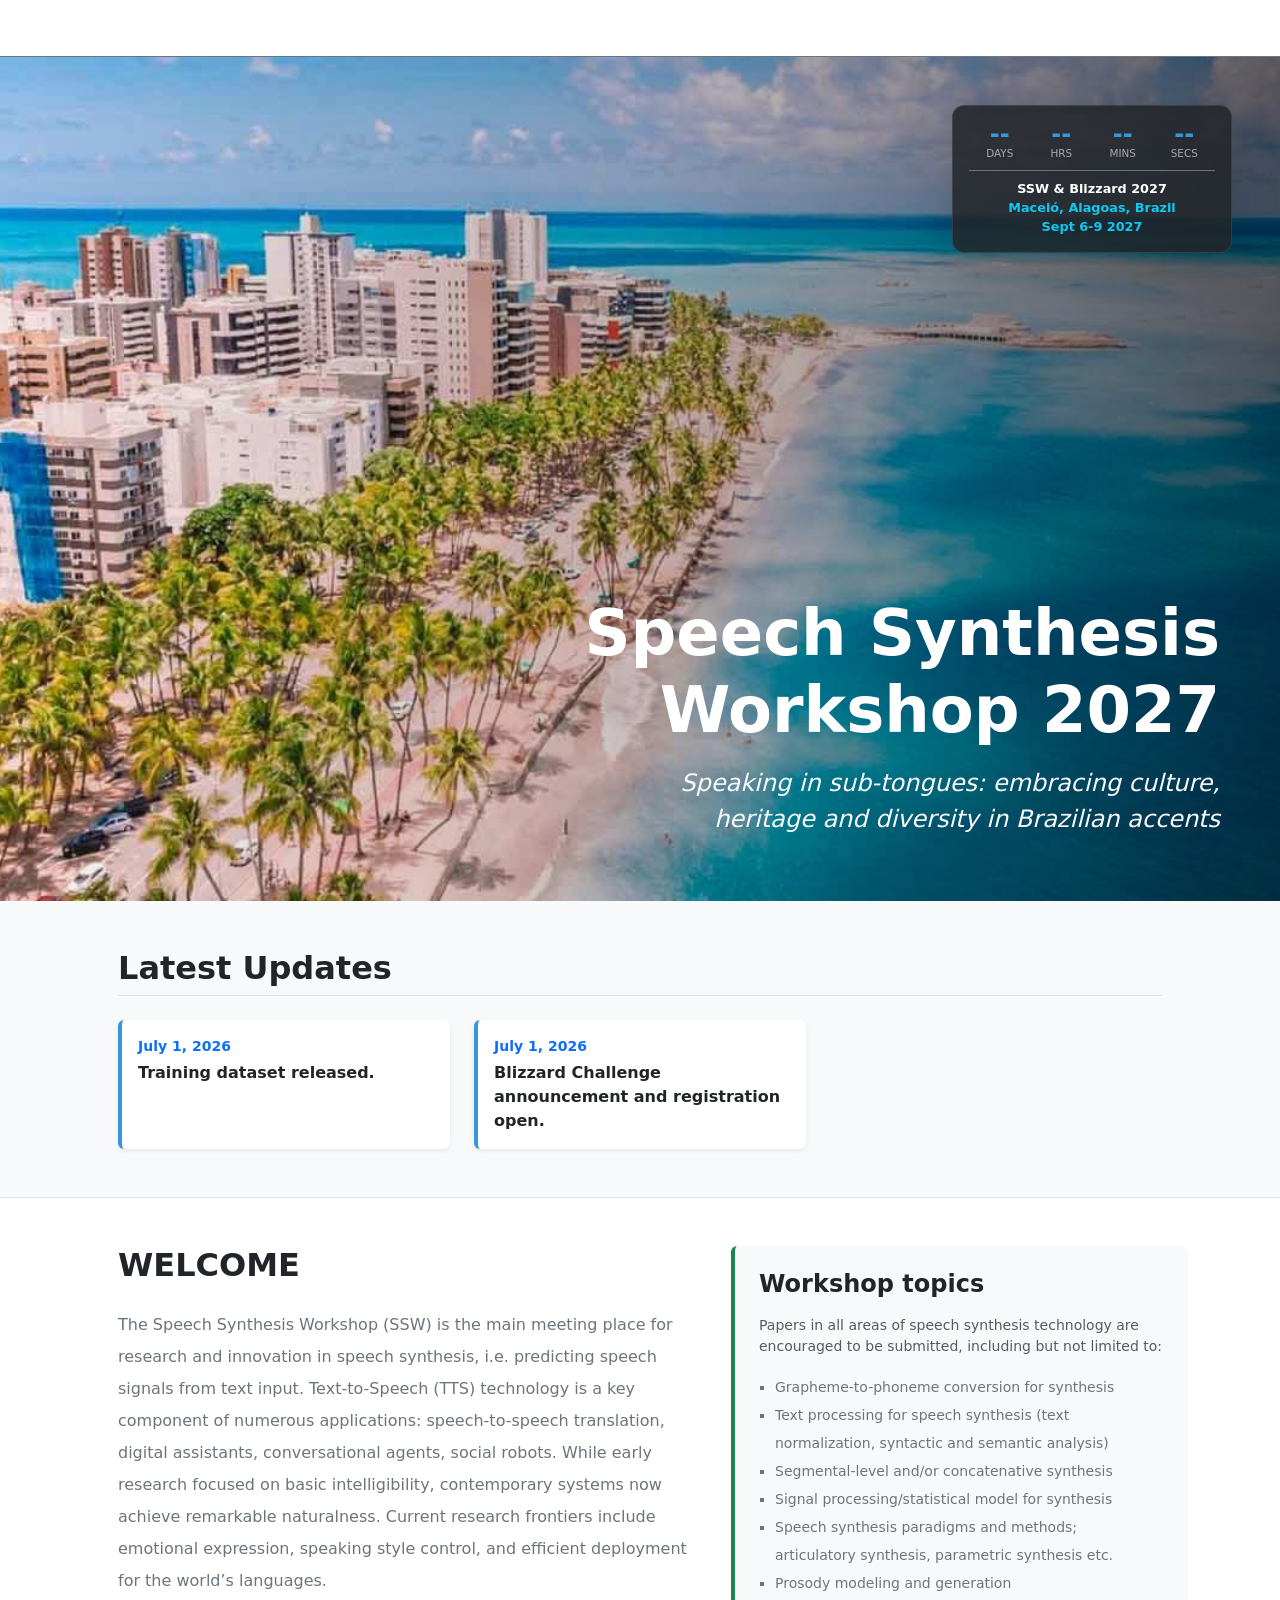
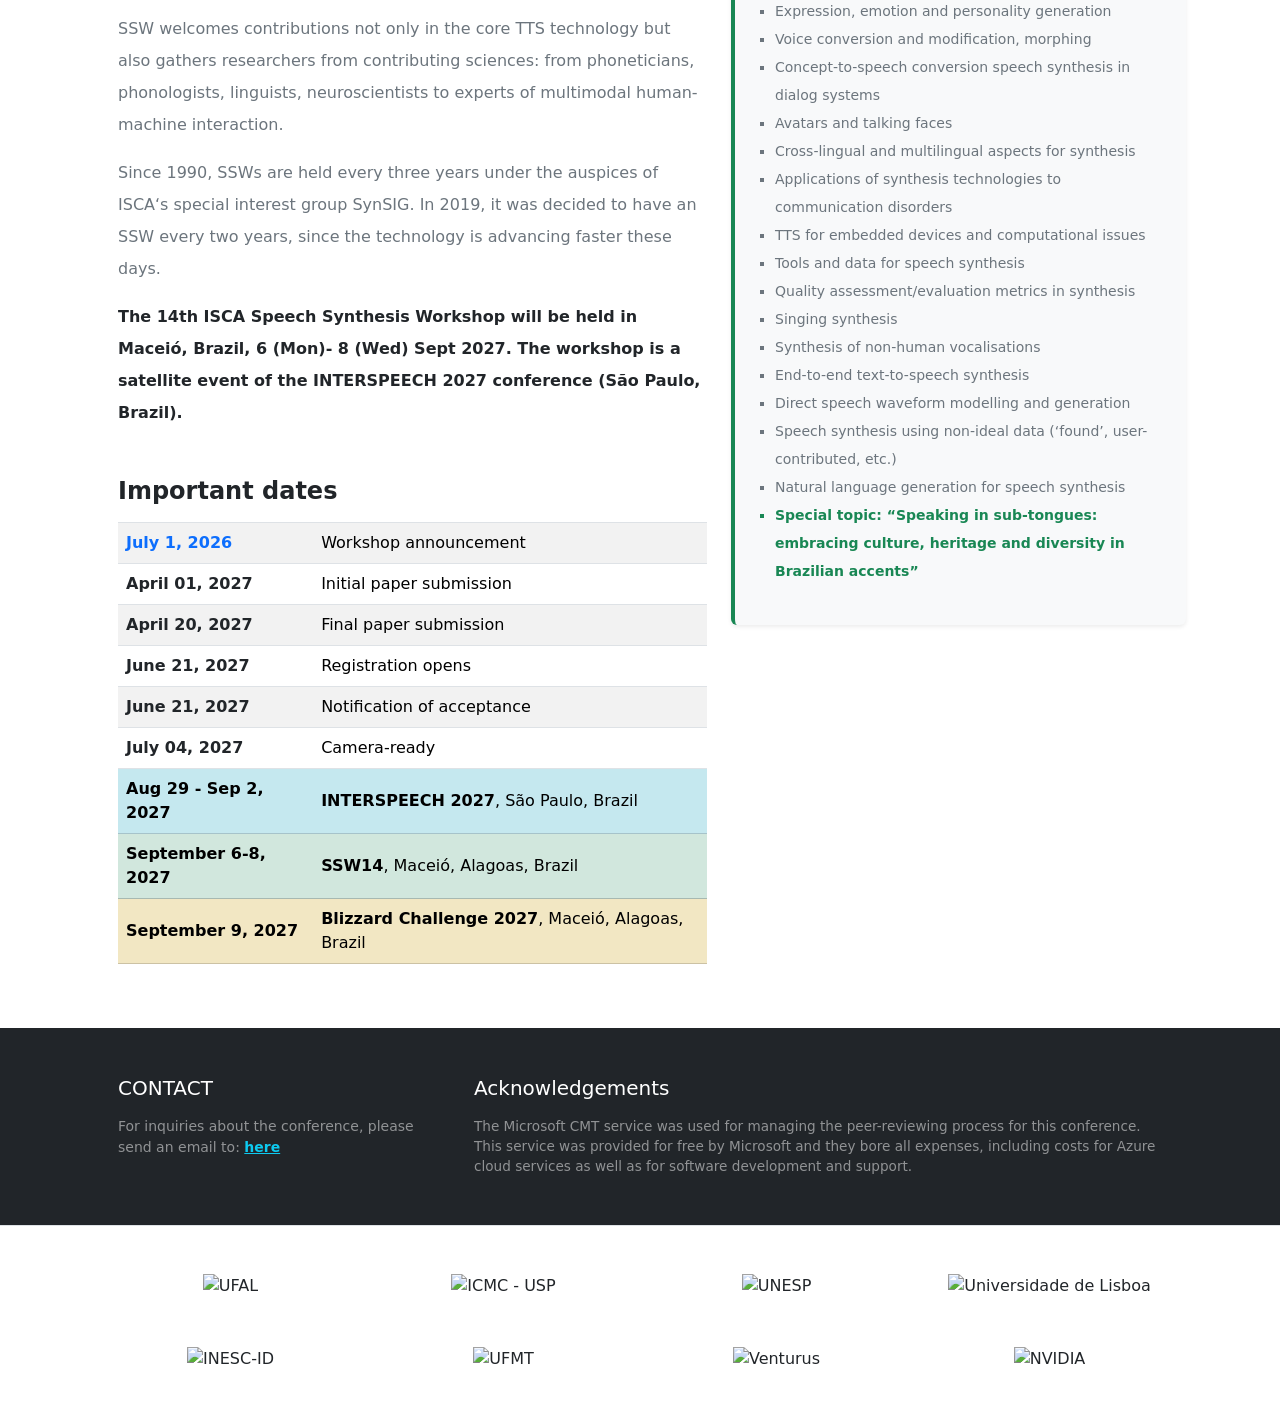
==== index.html @ 9a063bbd "Update website pages" ====
<!DOCTYPE html>
<html lang="pt-BR">
<head>
    <meta charset="UTF-8">
    <meta name="viewport" content="width=device-width, initial-scale=1.0">
    <title>Speech Synthesis Workshop 2027</title>
    <link href="https://cdn.jsdelivr.net/npm/bootstrap@5.3.2/dist/css/bootstrap.min.css" rel="stylesheet">
    
    <link rel="stylesheet" href="css/theme.css">
    <link rel="stylesheet" href="css/components.css">
</head>
<body>

    <!-- Navigation Menu -->
    <nav class="navbar navbar-expand-xl navbar-dark bg-dark-blue border-bottom border-secondary">
        <div class="container-fluid px-4 px-md-5">
            <a class="navbar-brand d-xl-none text-white small" href="index.html">SSW 2027</a>
            <button class="navbar-toggler" type="button" data-bs-toggle="collapse" data-bs-target="#navbarNav">
                <span class="navbar-toggler-icon"></span>
            </button>
            <div class="collapse navbar-collapse justify-content-center" id="navbarNav">
                <ul class="navbar-nav text-uppercase gap-2 text-center">
                    <li class="nav-item"><a class="nav-link  active" href="index.html">Welcome</a></li>
                    <li class="nav-item"><a class="nav-link" href="registration.html">Registration</a></li>
                    <li class="nav-item"><a class="nav-link" href="venue.html">Venue</a></li>
                    <li class="nav-item"><a class="nav-link" href="program.html">Program</a></li>
                    <li class="nav-item"><a class="nav-link" href="authors.html">Authors</a></li>
                    <li class="nav-item"><a class="nav-link" href="sponsors.html">Sponsors</a></li>
                    <li class="nav-item"><a class="nav-link" href="committees.html">Committees</a></li>
                    
                    <!-- Blizzard Item Dropdown -->
                    <li class="nav-item dropdown">
                        <a class="nav-link dropdown-toggle" href="#" id="blizzardDropdown" role="button" data-bs-toggle="dropdown" aria-expanded="false">
                            The Blizzard Challenge 2027
                        </a>
                        <ul class="dropdown-menu dropdown-menu-dark bg-dark-blue" aria-labelledby="blizzardDropdown">
                            <li><a class="dropdown-item active" href="blizzard-challenge.html">About the Challenge</a></li>
                            <li><a class="dropdown-item" href="blizzard-challenge-program.html">Program</a></li>
                            <li><a class="dropdown-item" href="blizzard-challenge-dates.html">Important Dates</a></li>
                            <li><a class="dropdown-item" href="blizzard-challenge-rules.html">The Rules</a></li>
                            <li><a class="dropdown-item" href="blizzard-challenge-committee.html">Organizing Committee</a></li>
                        </ul>
                    </li>
                </ul>
            </div>
        </div>
    </nav>

    <div class="container-fluid g-0 hero-workshop d-flex flex-column justify-content-between p-4 p-md-5">
        <div class="d-flex justify-content-end w-100 mb-5">
            <div class="countdown-box p-3 text-center text-white shadow-lg">
                <div class="row g-0 mb-2">
                    <div class="col-3">
                        <div class="countdown-number" id="days">--</div>
                        <div class="countdown-label">DAYS</div>
                    </div>
                    <div class="col-3">
                        <div class="countdown-number" id="hours">--</div>
                        <div class="countdown-label">HRS</div>
                    </div>
                    <div class="col-3">
                        <div class="countdown-number" id="minutes">--</div>
                        <div class="countdown-label">MINS</div>
                    </div>
                    <div class="col-3">
                        <div class="countdown-number" id="seconds">--</div>
                        <div class="countdown-label">SECS</div>
                    </div>
                </div>
                <div class="small pt-2 border-top border-secondary" style="font-size: 0.8rem;">
                    <p class="mb-0 fw-bold">SSW & Blizzard 2027</p>
                    <p class="mb-0 text-info fw-semibold">Maceió, Alagoas, Brazil</p>
                    <p class="mb-0 text-info fw-semibold">Sept 6-9 2027</p>
                </div>
            </div>
        </div>

        <div class="row justify-content-end w-100 m-0">
            <div class="col-md-8 col-lg-7 text-end text-white text-shadow-strong">
                <h1 class="display-3 fw-bold mb-3">Speech Synthesis<br>Workshop 2027</h1>
                <p class="fs-4 fst-italic fw-light text-light opacity-90">
                    Speaking in sub-tongues: embracing culture,<br>
                    heritage and diversity in Brazilian accents
                </p>
            </div>
        </div>
    </div>

    <div class="bg-light py-5 border-bottom">
        <div class="container px-4 px-md-5">
            <h2 class="fw-bold text-dark-blue mb-4 border-bottom pb-2">Latest Updates</h2>
            <div class="row row-cols-1 row-cols-md-2 row-cols-lg-3 g-4">
                <div class="col">
                    <div class="card h-100 shadow-sm border-0 update-card p-3">
                        <span class="text-primary fw-bold small mb-1">July 1, 2026</span>
                        <p class="mb-0 fw-semibold text-dark">Training dataset released.</p>
                    </div>
                </div>
                <div class="col">
                    <div class="card h-100 shadow-sm border-0 update-card p-3">
                        <span class="text-primary fw-bold small mb-1">July 1, 2026</span>
                        <p class="mb-0 fw-semibold text-dark">Blizzard Challenge announcement and registration open.</p>
                    </div>
                </div>
            </div>
        </div>
    </div>

    <div class="container px-4 px-md-5 py-5">
        <div class="row g-5">
            <div class="col-lg-7">
                <h2 class="fw-bold text-dark-blue mb-4 text-uppercase">Welcome</h2>
                <div class="text-secondary lh-lg mb-5">
                    <p>The Speech Synthesis Workshop (SSW) is the main meeting place for research and innovation in speech synthesis, i.e. predicting speech signals from text input. Text-to-Speech (TTS) technology is a key component of numerous applications: speech-to-speech translation, digital assistants, conversational agents, social robots. While early research focused on basic intelligibility, contemporary systems now achieve remarkable naturalness. Current research frontiers include emotional expression, speaking style control, and efficient deployment for the world’s languages.</p>
                    <p>SSW welcomes contributions not only in the core TTS technology but also gathers researchers from contributing sciences: from phoneticians, phonologists, linguists, neuroscientists to experts of multimodal human-machine interaction.</p>
                    <p>Since 1990, SSWs are held every three years under the auspices of ISCA‘s special interest group SynSIG. In 2019, it was decided to have an SSW every two years, since the technology is advancing faster these days.</p>
                    <p class="fw-bold text-dark">The 14th ISCA Speech Synthesis Workshop will be held in Maceió, Brazil, 6 (Mon)- 8 (Wed) Sept 2027. The workshop is a satellite event of the INTERSPEECH 2027 conference (São Paulo, Brazil).</p>
                </div>

                <h3 class="fw-bold text-dark-blue mb-3 fs-4">Important dates</h3>
                <div class="table-responsive">
                    <table class="table table-striped table-hover align-middle border-top">
                        <tbody>
                            <tr><td class="fw-bold text-primary">July 1, 2026</td><td>Workshop announcement</td></tr>
                            <tr><td class="fw-bold text-dark">April 01, 2027</td><td>Initial paper submission</td></tr>
                            <tr><td class="fw-bold text-dark">April 20, 2027</td><td>Final paper submission</td></tr>
                            <tr><td class="fw-bold text-dark">June 21, 2027</td><td>Registration opens</td></tr>
                            <tr><td class="fw-bold text-dark">June 21, 2027</td><td>Notification of acceptance</td></tr>
                            <tr><td class="fw-bold text-dark">July 04, 2027</td><td>Camera-ready</td></tr>
                            <tr class="table-info"><td class="fw-bold">Aug 29 - Sep 2, 2027</td><td><strong>INTERSPEECH 2027</strong>, São Paulo, Brazil</td></tr>
                            <tr class="table-success"><td class="fw-bold">September 6-8, 2027</td><td><strong>SSW14</strong>, Maceió, Alagoas, Brazil</td></tr>
                            <tr class="table-warning"><td class="fw-bold">September 9, 2027</td><td><strong>Blizzard Challenge 2027</strong>, Maceió, Alagoas, Brazil</td></tr>
                        </tbody>
                    </table>
                </div>
            </div>

            <div class="col-lg-5 bg-light p-4 rounded shadow-sm border-start border-4 border-success h-100">
                <h3 class="fw-bold text-dark-blue mb-3 fs-4">Workshop topics</h3>
                <p class="small text-muted mb-3">Papers in all areas of speech synthesis technology are encouraged to be submitted, including but not limited to:</p>
                <ul class="small text-secondary ps-3 lh-lg" style="list-style-type: square;">
                    <li>Grapheme-to-phoneme conversion for synthesis</li>
                    <li>Text processing for speech synthesis (text normalization, syntactic and semantic analysis)</li>
                    <li>Segmental-level and/or concatenative synthesis</li>
                    <li>Signal processing/statistical model for synthesis</li>
                    <li>Speech synthesis paradigms and methods; articulatory synthesis, parametric synthesis etc.</li>
                    <li>Prosody modeling and generation</li>
                    <li>Expression, emotion and personality generation</li>
                    <li>Voice conversion and modification, morphing</li>
                    <li>Concept-to-speech conversion speech synthesis in dialog systems</li>
                    <li>Avatars and talking faces</li>
                    <li>Cross-lingual and multilingual aspects for synthesis</li>
                    <li>Applications of synthesis technologies to communication disorders</li>
                    <li>TTS for embedded devices and computational issues</li>
                    <li>Tools and data for speech synthesis</li>
                    <li>Quality assessment/evaluation metrics in synthesis</li>
                    <li>Singing synthesis</li>
                    <li>Synthesis of non-human vocalisations</li>
                    <li>End-to-end text-to-speech synthesis</li>
                    <li>Direct speech waveform modelling and generation</li>
                    <li>Speech synthesis using non-ideal data (‘found’, user-contributed, etc.)</li>
                    <li>Natural language generation for speech synthesis</li>
                    <li class="text-success fw-bold">Special topic: “Speaking in sub-tongues: embracing culture, heritage and diversity in Brazilian accents”</li>
                </ul>
            </div>
        </div>
    </div>

    <div class="bg-dark text-white-50 py-5">
        <div class="container px-4 px-md-5">
            <div class="row g-4">
                <div class="col-md-4">
                    <h4 class="text-white mb-3 fs-5">CONTACT</h4>
                    <p class="small mb-0">For inquiries about the conference, please send an email to: <a href="mailto:seu-email@aqui.com" class="text-info fw-bold">here</a></p>
                </div>
                <div class="col-md-8">
                    <h4 class="text-white mb-3 fs-5">Acknowledgements</h4>
                    <p class="small mb-0" style="font-size: 0.85rem;">The Microsoft CMT service was used for managing the peer-reviewing process for this conference. This service was provided for free by Microsoft and they bore all expenses, including costs for Azure cloud services as well as for software development and support.</p>
                </div>
            </div>
        </div>
    </div>

    <footer class="bg-white py-5 border-top">
        <div class="container px-4 px-md-5">
            <div class="row g-4 g-md-5 justify-content-center align-items-center text-center logo-container">
                <div class="col-6 col-md-3"><img src="images/ufal.png" alt="UFAL" title="Universidade Federal de Alagoas"></div>
                <div class="col-6 col-md-3"><img src="images/icmc.png" alt="ICMC - USP" title="Instituto de Ciências Matemáticas e de Computação - USP"></div>
                <div class="col-6 col-md-3"><img src="images/unesp.png" alt="UNESP" title="Universidade Estadual Paulista"></div>
                <div class="col-6 col-md-3"><img src="images/universidade_Lisboa.jpg" alt="Universidade de Lisboa" title="Universidade de Lisboa"></div>
                <div class="col-6 col-md-3"><img src="images/inescid.png" alt="INESC-ID" title="INESC-ID Lisboa"></div>
                <div class="col-6 col-md-3"><img src="images/ufmt.png" alt="UFMT" title="Universidade Federal de Mato Grosso"></div>
                <div class="col-6 col-md-3"><img src="images/venturus.png" alt="Venturus" title="Venturus"></div>
                <div class="col-6 col-md-3"><img src="images/nvidia.png" alt="NVIDIA" title="NVIDIA"></div>
            </div>
        </div>
    </footer>

    <script src="https://cdn.jsdelivr.net/npm/bootstrap@5.3.2/dist/js/bootstrap.bundle.min.js"></script>

    <script src="js/main.js"></script>
</body>
</html>
---- css/components.css ----
/* Faixa com a imagem de Maceió para as páginas secundárias */
.page-header-hero {
    background-image: linear-gradient(to left, rgba(0, 0, 0, 0.7) 0%, rgba(0, 0, 0, 0.3) 60%, rgba(0, 0, 0, 0.1) 100%), 
                      url('../images/maceio2.jpeg');
    background-size: cover;
    background-repeat: no-repeat;
    
    /* Trava tudo no topo: resolve o bug do computador e o do celular de uma vez só */
    background-position: center top; 
    
    padding: 3rem 0; 
    border-bottom: 4px solid #3498db; 
}

/* Faixa compacta para o topo das páginas secundárias */
.page-header {
    background-color: #1a365d; 
    border-bottom: 4px solid #3498db; 
    padding: 3rem 0;
}

/* Imagem Hero Maceió */
.hero-workshop {
    background-image: linear-gradient(to left, rgba(0, 0, 0, 0.6) 0%, rgba(0, 0, 0, 0.2) 50%, rgba(0, 0, 0, 0) 100%), 
                      url('../images/maceio.jpeg'); /* '../' serve para sair da pasta css e achar a pasta images */
    background-size: cover;
    background-position: center;
    min-height: calc(100vh - 56px); 
    position: relative;
}

/* Cronômetro (Countdown) */
.countdown-box {
    background-color: rgba(33, 37, 41, 0.85);
    border-radius: 12px;
    max-width: 280px;
    width: 100%;
    border: 1px solid rgba(255, 255, 255, 0.1);
}

.countdown-number {
    font-size: 1.5rem;
    font-weight: 700;
    color: #3498db;
    line-height: 1;
}

.countdown-label {
    font-size: 0.65rem;
    text-transform: uppercase;
    color: #aaa;
}

/* Estilo customizado para os Cards de Atualizações */
.update-card {
    border-left: 4px solid #3498db !important;
    transition: transform 0.2s;
}

.update-card:hover {
    transform: translateY(-3px);
}

/* Grid de Logos na base */
.logo-container img {
    max-height: 90px;
    width: auto;
    max-width: 100%;
    object-fit: contain;
}

/* Detalhes visuais exclusivos para as páginas do Blizzard */
.blizzard-text-accent {
    color: #00d2c4 !important; /* Um ciano vibrante que combina com o mar e destaca no azul escuro */
}

.blizzard-card-active {
    border-left: 4px solid #00d2c4 !important;
}
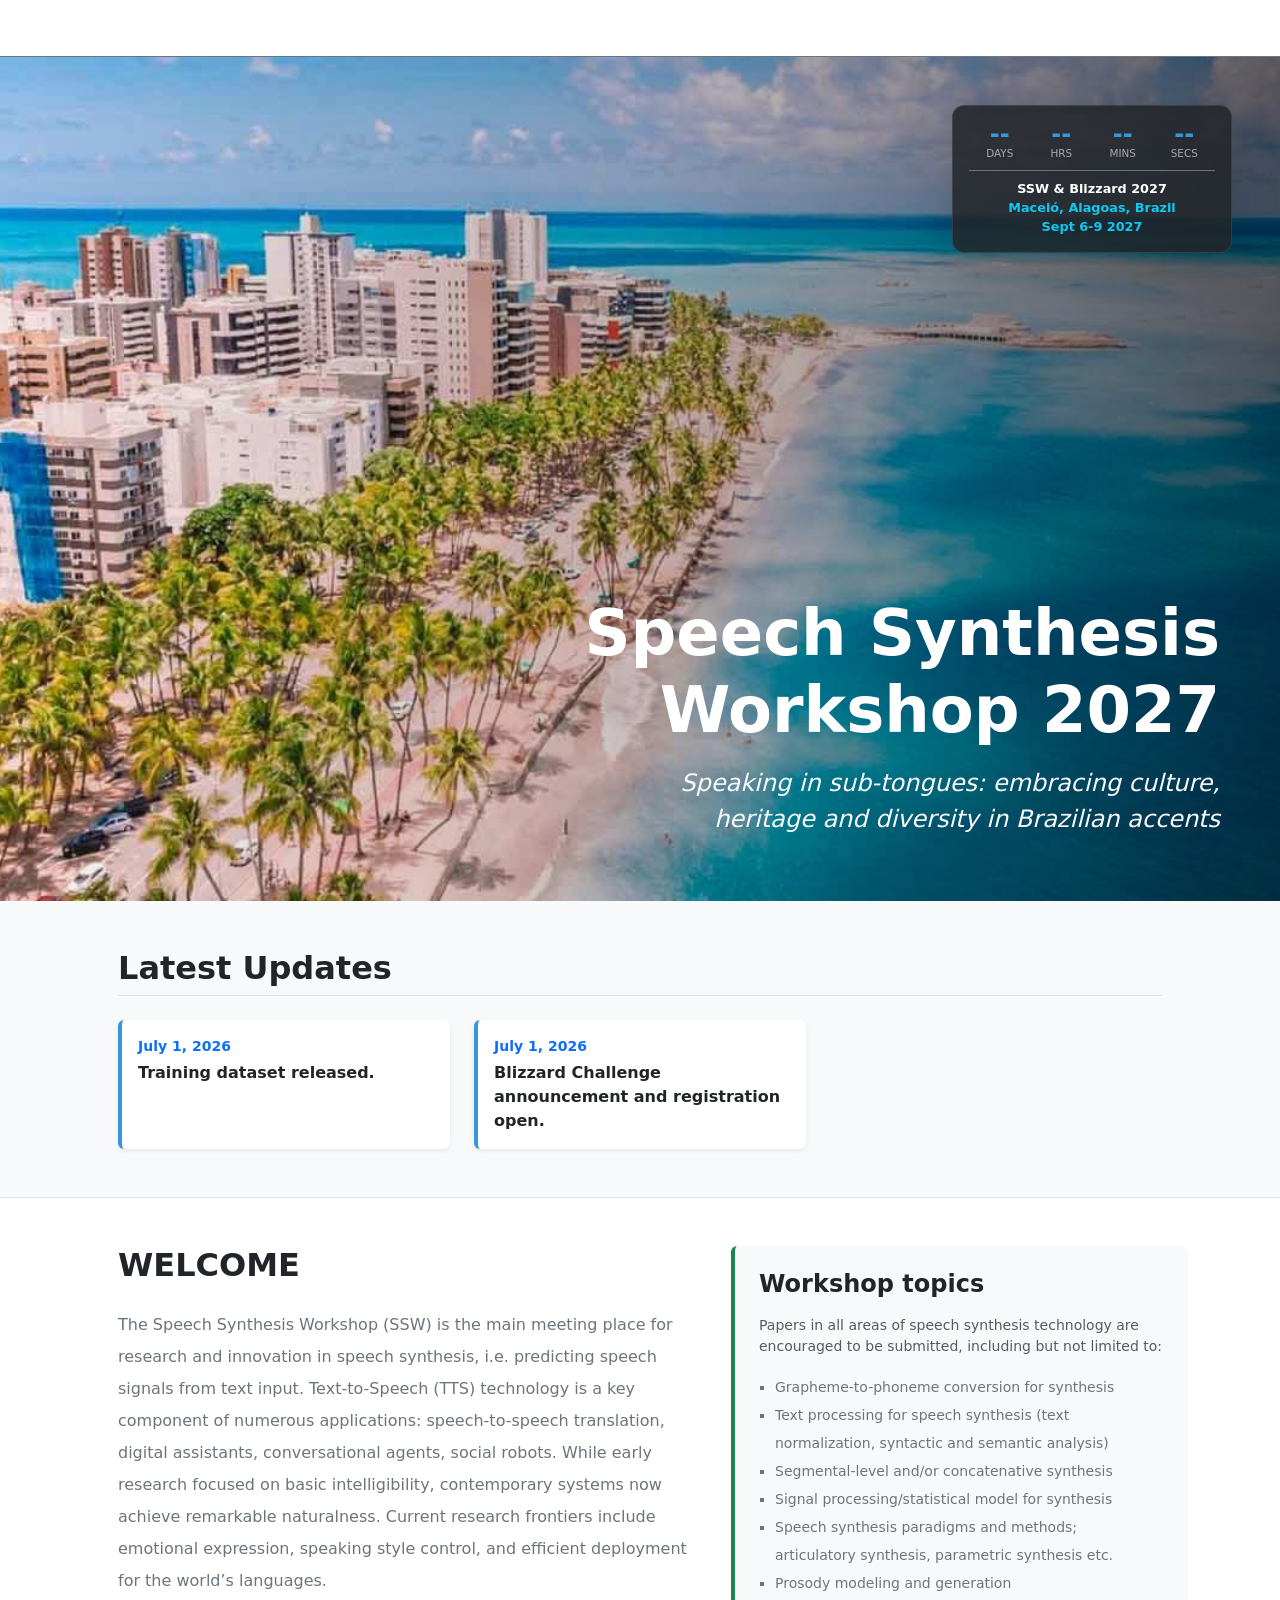
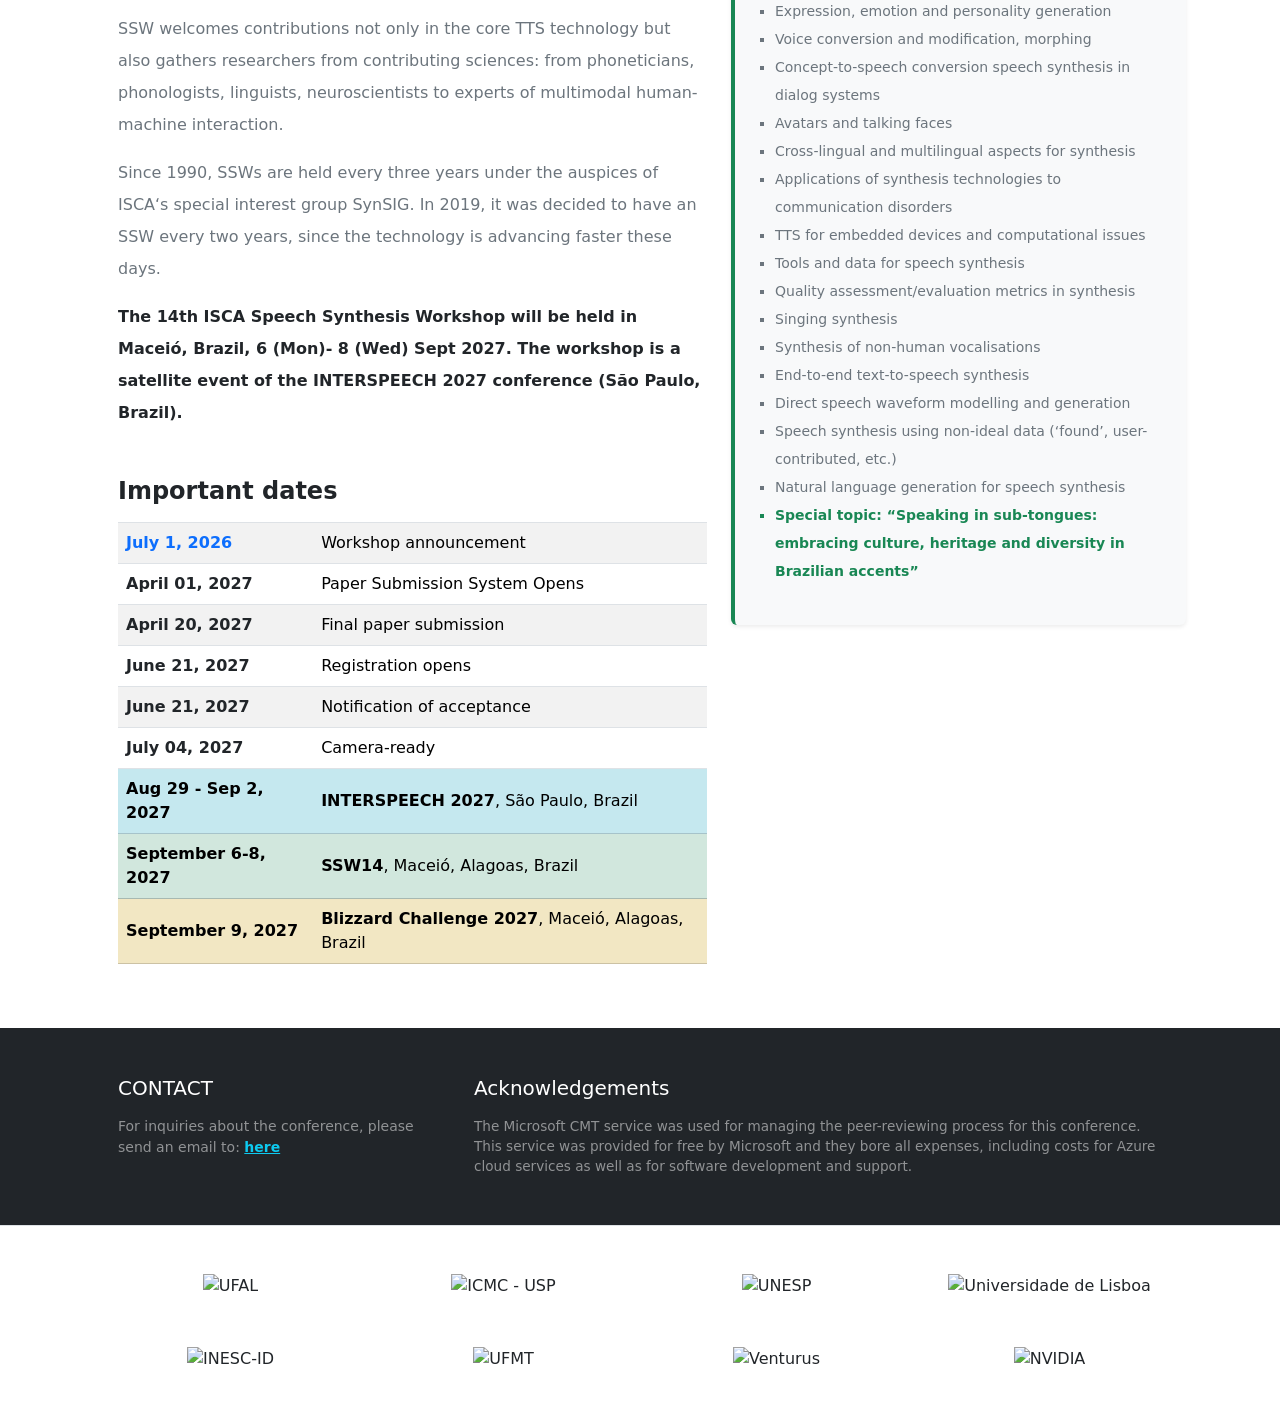
==== commit 78c3b4c5: "Update index.html" ====
--- a/index.html
+++ b/index.html
@@ -21,6 +21,7 @@
             <div class="collapse navbar-collapse justify-content-center" id="navbarNav">
                 <ul class="navbar-nav text-uppercase gap-2 text-center">
                     <li class="nav-item"><a class="nav-link  active" href="index.html">Welcome</a></li>
+                    <li class="nav-item"><a class="nav-link" href="calls.html">Calls</a></li>
                     <li class="nav-item"><a class="nav-link" href="registration.html">Registration</a></li>
                     <li class="nav-item"><a class="nav-link" href="venue.html">Venue</a></li>
                     <li class="nav-item"><a class="nav-link" href="program.html">Program</a></li>
@@ -122,7 +123,7 @@
                     <table class="table table-striped table-hover align-middle border-top">
                         <tbody>
                             <tr><td class="fw-bold text-primary">July 1, 2026</td><td>Workshop announcement</td></tr>
-                            <tr><td class="fw-bold text-dark">April 01, 2027</td><td>Initial paper submission</td></tr>
+                            <tr><td class="fw-bold text-dark">April 01, 2027</td><td>Paper Submission System Opens</td></tr>
                             <tr><td class="fw-bold text-dark">April 20, 2027</td><td>Final paper submission</td></tr>
                             <tr><td class="fw-bold text-dark">June 21, 2027</td><td>Registration opens</td></tr>
                             <tr><td class="fw-bold text-dark">June 21, 2027</td><td>Notification of acceptance</td></tr>
@@ -171,7 +172,7 @@
             <div class="row g-4">
                 <div class="col-md-4">
                     <h4 class="text-white mb-3 fs-5">CONTACT</h4>
-                    <p class="small mb-0">For inquiries about the conference, please send an email to: <a href="mailto:seu-email@aqui.com" class="text-info fw-bold">here</a></p>
+                    <p class="small mb-0">For inquiries about the conference, please send an email to: <a href="mailto:sswblizzard2027@gmail.com" class="text-info fw-bold">here</a></p>
                 </div>
                 <div class="col-md-8">
                     <h4 class="text-white mb-3 fs-5">Acknowledgements</h4>
